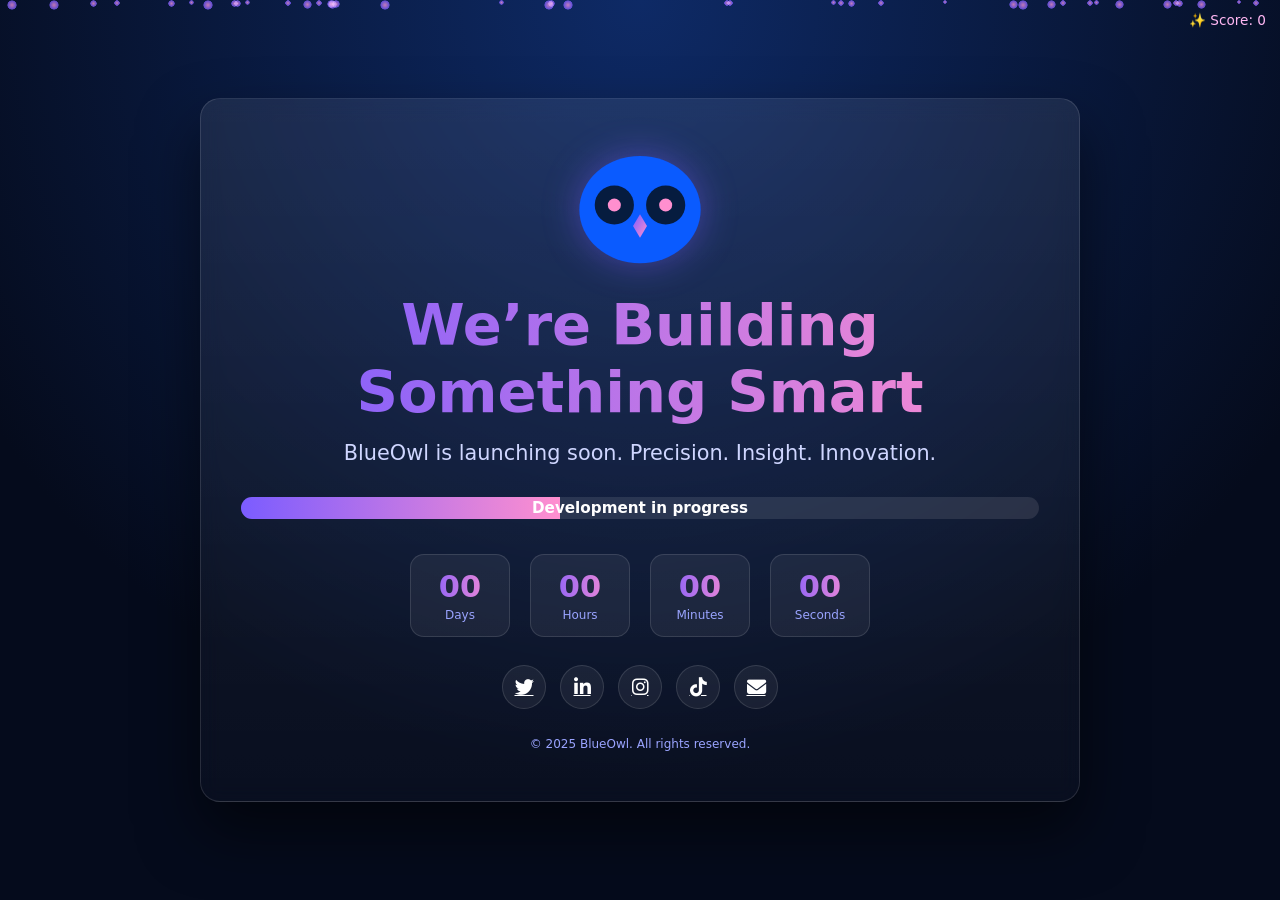
==== index.html @ dd79fdcf "initial commit" ====
<!DOCTYPE html>
<html lang="en">
<head>
    <meta charset="UTF-8">
    <meta name="viewport" content="width=device-width, initial-scale=1.0">
    <title>BlueOwl | Coming Soon</title>
    <!-- Primary favicon -->
    <link rel="icon" type="image/svg+xml" href="images/favicon-16x16.png">

    <!-- PNG fallbacks -->
    <link rel="icon" type="image/png" sizes="32x32" href="images/favicon-32.png">
    <link rel="icon" type="image/png" sizes="16x16" href="images/favicon-16.png">

    <!-- Apple Touch Icon -->
    <link rel="apple-touch-icon" sizes="180x180" href="images/apple-touch-icon.png">

    <!-- Android / PWA -->
    <link rel="manifest" href="images/android-chrome-192x192.png">
    <meta name="theme-color" content="#0A5BFF">


    <!-- Icons -->
    <link rel="stylesheet"
          href="https://cdnjs.cloudflare.com/ajax/libs/font-awesome/6.4.0/css/all.min.css">

    <!-- Styles -->
    <link rel="stylesheet" href="css/styles.css">
</head>

<body>
    <!-- Particle Layer -->
    <div class="particles"></div>

    <!-- Score -->
    <div class="score">✨ Score: 0</div>

    <main class="container">
        <!-- LOGO -->
        <div class="logo">
            <svg id="owl" viewBox="0 0 300 260" width="250" aria-hidden="true">
                <ellipse cx="150" cy="130" rx="130" ry="115" fill="#0A5BFF"/>

                <!-- Left Eye -->
                <g class="eye left">
                    <defs>
                        <clipPath id="eyeClipLeft">
                            <circle cx="95" cy="120" r="42"/>
                        </clipPath>
                    </defs>
                    <circle cx="95" cy="120" r="42" fill="#061C3F"/>
                    <circle class="pupil" cx="95" cy="120" r="14" fill="#FF8FCF"/>
                    <rect class="lid" x="53" y="78" width="84" height="84"
                          clip-path="url(#eyeClipLeft)"/>
                </g>

                <!-- Right Eye -->
                <g class="eye right">
                    <defs>
                        <clipPath id="eyeClipRight">
                            <circle cx="205" cy="120" r="42"/>
                        </clipPath>
                    </defs>
                    <circle cx="205" cy="120" r="42" fill="#061C3F"/>
                    <circle class="pupil" cx="205" cy="120" r="14" fill="#FF8FCF"/>
                    <rect class="lid" x="163" y="78" width="84" height="84"
                          clip-path="url(#eyeClipRight)"/>
                </g>

                <!-- Star -->
                <polygon points="150,140 165,165 150,190 135,165"
                         fill="url(#starGrad)"/>

                <defs>
                    <linearGradient id="starGrad" x1="0%" y1="0%" x2="100%" y2="100%">
                        <stop offset="0%" stop-color="#7B5CFF"/>
                        <stop offset="100%" stop-color="#FF8FCF"/>
                    </linearGradient>
                </defs>
            </svg>
        </div>

        <h1>We’re Building Something Smart</h1>
        <p class="tagline">BlueOwl is launching soon. Precision. Insight. Innovation.</p>

        <!-- PROGRESS -->
        <div class="progress-container">
            <div class="progress-bar"></div>
            <div class="progress-text">Development in progress</div>
        </div>

        <!-- COUNTDOWN -->
        <section class="countdown" aria-label="Launch countdown">
            <div class="countdown-item">
                <div class="countdown-value" id="days">00</div>
                <div class="countdown-label">Days</div>
            </div>
            <div class="countdown-item">
                <div class="countdown-value" id="hours">00</div>
                <div class="countdown-label">Hours</div>
            </div>
            <div class="countdown-item">
                <div class="countdown-value" id="minutes">00</div>
                <div class="countdown-label">Minutes</div>
            </div>
            <div class="countdown-item">
                <div class="countdown-value" id="seconds">00</div>
                <div class="countdown-label">Seconds</div>
            </div>
        </section>

        <!-- SOCIAL -->
        <nav class="social-icons" aria-label="Social links">
            <a href="#"><i class="fab fa-twitter"></i></a>
            <a href="#"><i class="fab fa-linkedin-in"></i></a>
            <a href="#"><i class="fab fa-instagram"></i></a>
            <a href="#"><i class="fab fa-tiktok"></i></a>
            <a href="#"><i class="fas fa-envelope"></i></a>
        </nav>

        <footer>© 2025 BlueOwl. All rights reserved.</footer>
    </main>

    <!-- Scripts -->
    <script src="js/main.js" defer></script>
</body>
</html>
---- css/styles.css ----
:root {
    --blue: #0A5BFF;
    --blue-dark: #061C3F;
    --accent-start: #7B5CFF;
    --accent-end: #FF8FCF;
    --glass: rgba(255, 255, 255, 0.06);
    --border: rgba(255, 255, 255, 0.12);
}

/* Reset */
* {
    margin: 0;
    padding: 0;
    box-sizing: border-box;
    font-family: 'Segoe UI', system-ui, sans-serif;
}

/* Background */
body {
    min-height: 100dvh;
    background: radial-gradient(circle at top, #0e2a66, #050b1c 70%);
    display: flex;
    align-items: center;
    justify-content: center;
    color: #fff;
    overflow-x: hidden;
    padding: 16px;
}

/* Particle container */
.particles {
    position: fixed;
    inset: 0;
    overflow: hidden;
    z-index: 0;
    pointer-events: none;
}

.particle {
    position: absolute;
    width: 4px;
    height: 4px;
    background: radial-gradient(circle, #ff9adf, #7b5cff 60%, transparent 70%);
    border-radius: 50%;
    opacity: 0.75;
    animation: floatParticle linear infinite;
    filter: blur(0.4px);
    will-change: transform;
    mix-blend-mode: screen;
}


@keyframes floatParticle {
    from {
        transform: translateY(110vh) translateX(0);
        opacity: 0;
    }
    10% { opacity: 0.8; }
    to {
        transform: translateY(-10vh) translateX(var(--drift));
        opacity: 0;
    }
}

@keyframes burst {
    0% {
        opacity: 1;
        transform: scale(1);
    }
    100% {
        opacity: 0;
        transform: translate(var(--bx), var(--by)) scale(0.2);
    }
}

.particle.burst {
    animation: burst 700ms cubic-bezier(.17,.67,.3,1.3) forwards !important;
}


/* Container */
.container {
    width: 100%;
    max-width: 360px;
    padding: 32px 22px;
    border-radius: 20px;
    background: linear-gradient(
        180deg,
        rgba(255,255,255,0.08),
        rgba(255,255,255,0.02)
    );
    backdrop-filter: blur(10px);
    border: 1px solid var(--border);
    box-shadow: 0 30px 60px rgba(0,0,0,0.55);
    text-align: center;
    position: relative;
    z-index: 1;
}

/* Owl logo */
.logo {
    margin: 0 auto 18px;
    width: 140px;
    animation: logoFloat 6s ease-in-out infinite;
    filter: drop-shadow(0 0 18px rgba(123,92,255,0.45));
}

#owl {
    width: 100%;
    height: auto;
}

.pupil {
    transition: transform 0.15s ease-out;
    transform-origin: center;
}
.eye .pupil {
    transition: transform 0.15s ease-out;
}

.lid {
    fill: #0A5BFF;
    transform-origin: center top;
    transform: translateY(-100%) scaleY(0);
    animation: blink 7s infinite;
}

@keyframes blink {
    0%, 92%, 100% {
        transform: translateY(-100%) scaleY(0);
    }
    94% {
        transform: translateY(0) scaleY(1);
    }
    96% {
        transform: translateY(-100%) scaleY(0);
    }
}

@keyframes logoFloat {
    0%,100% { transform: translateY(0); }
    50% { transform: translateY(-10px); }
}

/* Headline */
h1 {
    font-size: 2rem;
    margin-bottom: 12px;
    background: linear-gradient(90deg, var(--accent-start), var(--accent-end));
    -webkit-background-clip: text;
    -webkit-text-fill-color: transparent;
}
/* tagline */
.tagline {
    font-size: 1rem;
    color: #cfd6ff;
    margin-bottom: 28px;
    line-height: 1.5;
}


/* Progress */
.progress-container {
    position: relative;
    height: 22px;
    border-radius: 50px;
    background: rgba(255,255,255,0.1);
    overflow: hidden;
    margin-bottom: 35px;
}

.progress-bar {
    height: 100%;
    width: 40%;
    background: linear-gradient(
        90deg,
        var(--accent-start),
        var(--accent-end)
    );
    animation: pulseProgress 3s ease-in-out infinite;
}

.progress-text {
    position: absolute;
    inset: 0;
    display: flex;
    align-items: center;
    justify-content: center;
    font-weight: 600;
    font-size: 0.95rem;
}

@keyframes pulseProgress {
    0%,100% { opacity: 0.85; }
    50% { opacity: 1; }
}


/* Countdown */
.countdown {
    display: grid;
    grid-template-columns: repeat(2, 1fr);
    gap: 14px;
    margin: 28px 0;
}

.countdown-item {
    padding: 14px 10px;
    border-radius: 14px;
    background: var(--glass);
    border: 1px solid var(--border);
}

.countdown-value {
    font-size: 1.9rem;
    font-weight: 700;
    background: linear-gradient(90deg, var(--accent-start), var(--accent-end));
    -webkit-background-clip: text;
    -webkit-text-fill-color: transparent;
}

.countdown-label {
    font-size: 0.75rem;
    color: #9aa4ff;
    margin-top: 4px;
}


/* Social */
.social-icons {
    display: flex;
    justify-content: center;
    gap: 14px;
    margin-top: 24px;
}

.social-icons a {
    width: 44px;
    height: 44px;
    border-radius: 50%;
    display: inline-flex;
    align-items: center;
    justify-content: center;
    background: var(--glass);
    border: 1px solid var(--border);
    color: white;
    font-size: 1.2rem;
}


.social-icons a:hover {
    transform: translateY(-6px) scale(1.05);
    background: linear-gradient(135deg, var(--accent-start), var(--accent-end));
}

/* Footer */
footer {
    margin-top: 28px;
    font-size: 0.75rem;
    color: #9aa4ff;
}

.score {
    position: fixed;
    top: 12px;
    right: 14px;
    font-size: 0.85rem;
    z-index: 10;
    color: #ffb7f3;
}

.score.pop {
    transform: scale(1.15);
}


/* Responsive */
@media (min-width: 768px) {
    .container {
        max-width: 880px;
        padding: 50px 40px;
    }

    h1 {
        font-size: clamp(2.5rem, 5vw, 3.6rem);
    }

    .tagline {
        font-size: 1.3rem;
    }

    .countdown {
        display: flex;
        justify-content: center;
        gap: 20px;
    }

    .countdown-item {
        min-width: 100px;
    }

    .social-icons a:hover {
        transform: translateY(-6px) scale(1.05);
        background: linear-gradient(135deg, var(--accent-start), var(--accent-end));
    }
}
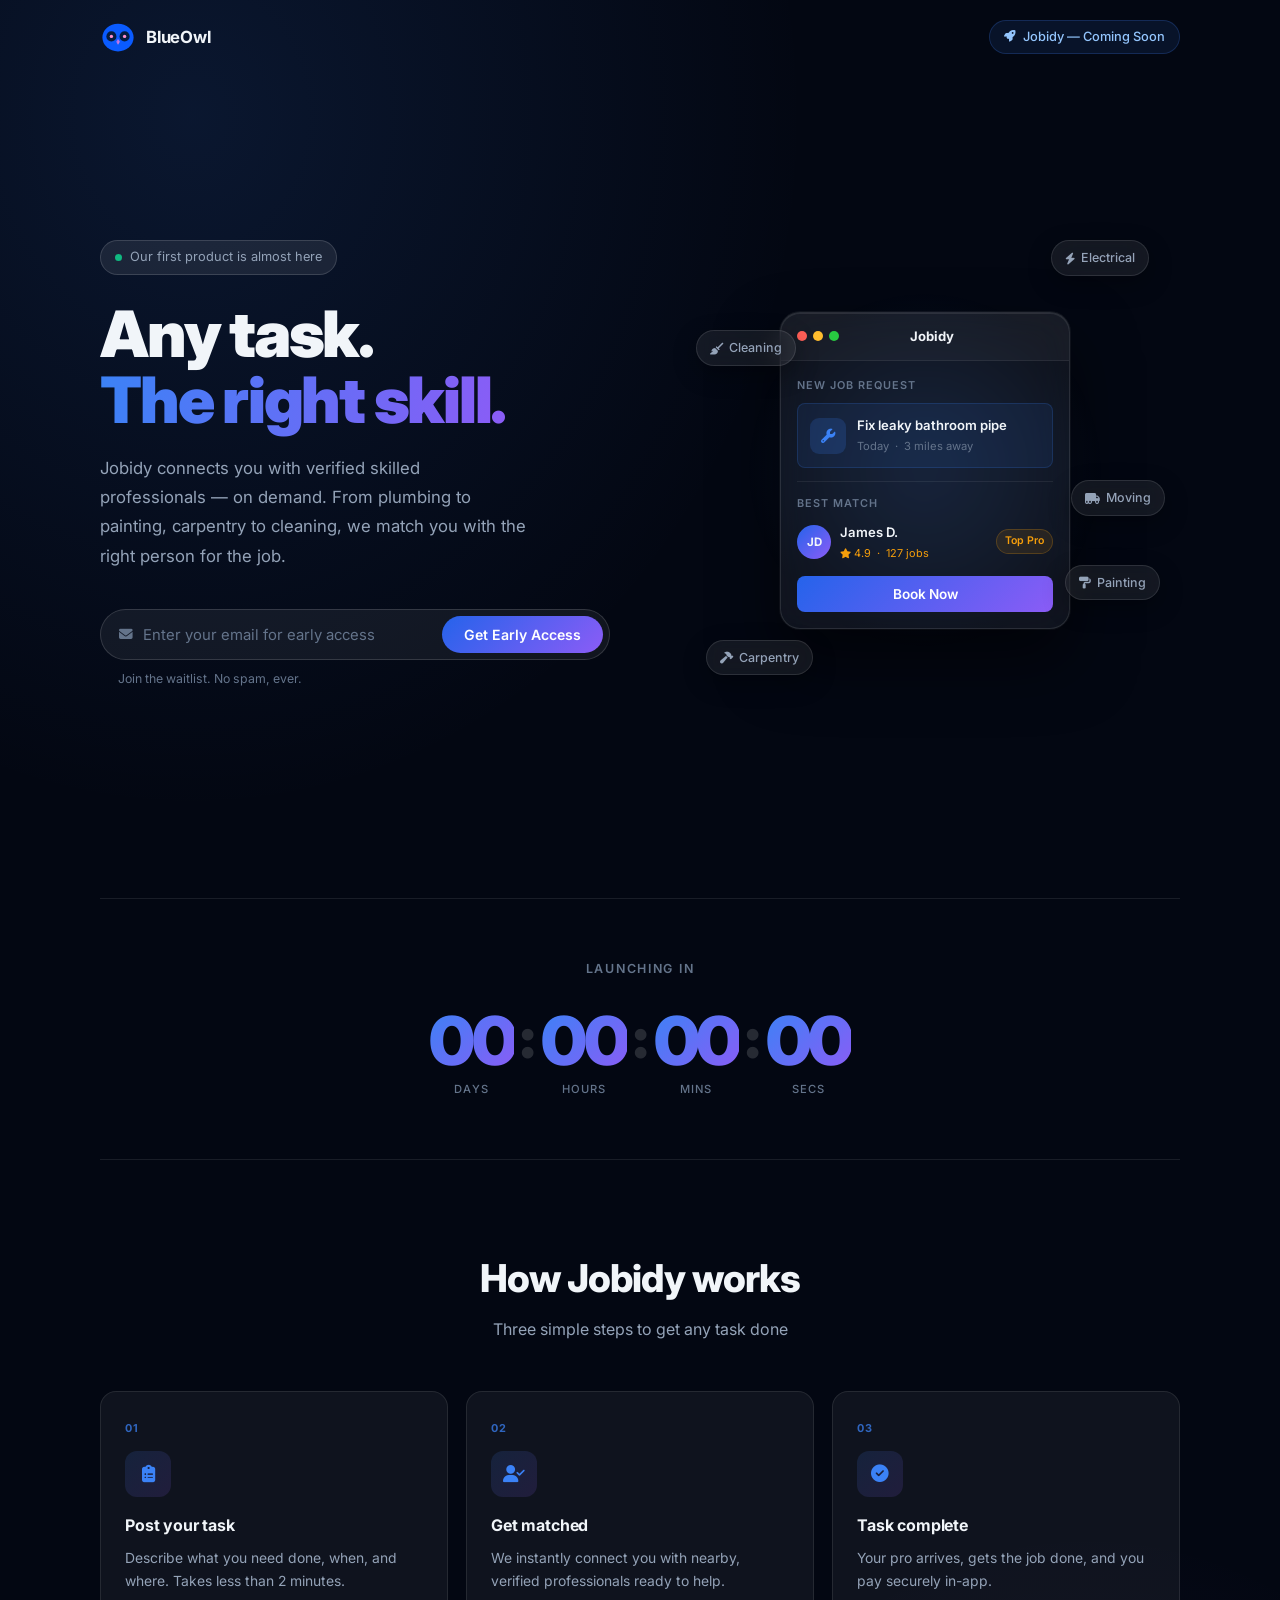
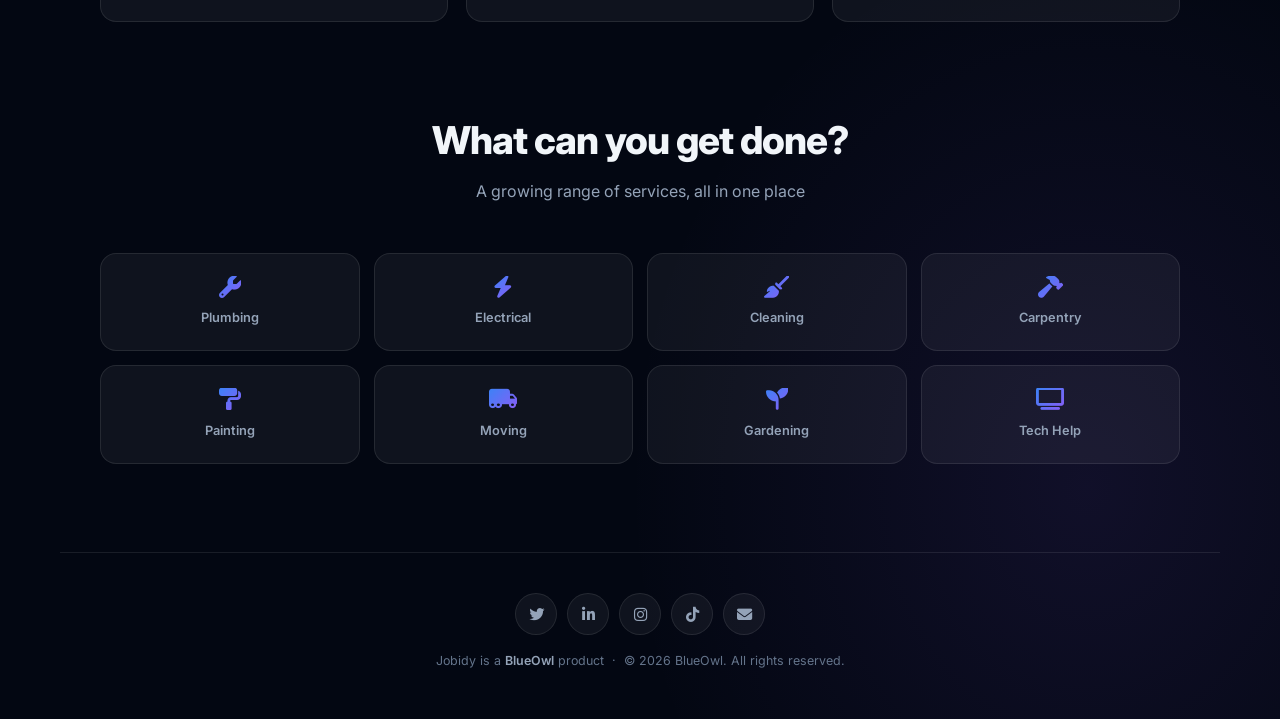
==== commit cfde7aa9: "Website update. New content and interface" ====
--- a/index.html
+++ b/index.html
@@ -3,44 +3,37 @@
 <head>
     <meta charset="UTF-8">
     <meta name="viewport" content="width=device-width, initial-scale=1.0">
-    <title>BlueOwl | Coming Soon</title>
-    <!-- Primary favicon -->
-    <link rel="icon" type="image/svg+xml" href="images/favicon-16x16.png">
-
-    <!-- PNG fallbacks -->
-    <link rel="icon" type="image/png" sizes="32x32" href="images/favicon-32.png">
-    <link rel="icon" type="image/png" sizes="16x16" href="images/favicon-16.png">
-
-    <!-- Apple Touch Icon -->
+    <title>Jobidy | Coming Soon — by BlueOwl</title>
+    <meta name="description" content="Jobidy connects consumers with skilled service providers. Any task, the right skill — on demand. Launching soon by BlueOwl.">
+
+    <!-- Favicons -->
+    <link rel="icon" type="image/png" sizes="32x32" href="images/favicon-32x32.png">
+    <link rel="icon" type="image/png" sizes="16x16" href="images/favicon-16x16.png">
     <link rel="apple-touch-icon" sizes="180x180" href="images/apple-touch-icon.png">
-
-    <!-- Android / PWA -->
-    <link rel="manifest" href="images/android-chrome-192x192.png">
+    <link rel="manifest" href="images/site.webmanifest">
     <meta name="theme-color" content="#0A5BFF">
 
+    <!-- Fonts -->
+    <link rel="preconnect" href="https://fonts.googleapis.com">
+    <link rel="preconnect" href="https://fonts.gstatic.com" crossorigin>
+    <link href="https://fonts.googleapis.com/css2?family=Inter:wght@400;500;600;700;800;900&display=swap" rel="stylesheet">
 
     <!-- Icons -->
-    <link rel="stylesheet"
-          href="https://cdnjs.cloudflare.com/ajax/libs/font-awesome/6.4.0/css/all.min.css">
+    <link rel="stylesheet" href="https://cdnjs.cloudflare.com/ajax/libs/font-awesome/6.4.0/css/all.min.css">
 
     <!-- Styles -->
     <link rel="stylesheet" href="css/styles.css">
 </head>
-
 <body>
+
     <!-- Particle Layer -->
     <div class="particles"></div>
 
-    <!-- Score -->
-    <div class="score">✨ Score: 0</div>
-
-    <main class="container">
-        <!-- LOGO -->
-        <div class="logo">
-            <svg id="owl" viewBox="0 0 300 260" width="250" aria-hidden="true">
+    <!-- NAV -->
+    <header class="nav">
+        <div class="nav-brand">
+            <svg id="owl" class="nav-owl" viewBox="0 0 300 260" aria-hidden="true">
                 <ellipse cx="150" cy="130" rx="130" ry="115" fill="#0A5BFF"/>
-
-                <!-- Left Eye -->
                 <g class="eye left">
                     <defs>
                         <clipPath id="eyeClipLeft">
@@ -49,11 +42,8 @@
                     </defs>
                     <circle cx="95" cy="120" r="42" fill="#061C3F"/>
                     <circle class="pupil" cx="95" cy="120" r="14" fill="#FF8FCF"/>
-                    <rect class="lid" x="53" y="78" width="84" height="84"
-                          clip-path="url(#eyeClipLeft)"/>
+                    <rect class="lid" x="53" y="78" width="84" height="84" clip-path="url(#eyeClipLeft)"/>
                 </g>
-
-                <!-- Right Eye -->
                 <g class="eye right">
                     <defs>
                         <clipPath id="eyeClipRight">
@@ -62,65 +52,200 @@
                     </defs>
                     <circle cx="205" cy="120" r="42" fill="#061C3F"/>
                     <circle class="pupil" cx="205" cy="120" r="14" fill="#FF8FCF"/>
-                    <rect class="lid" x="163" y="78" width="84" height="84"
-                          clip-path="url(#eyeClipRight)"/>
+                    <rect class="lid" x="163" y="78" width="84" height="84" clip-path="url(#eyeClipRight)"/>
                 </g>
-
-                <!-- Star -->
-                <polygon points="150,140 165,165 150,190 135,165"
-                         fill="url(#starGrad)"/>
-
+                <polygon points="150,140 165,165 150,190 135,165" fill="url(#starGradNav)"/>
                 <defs>
-                    <linearGradient id="starGrad" x1="0%" y1="0%" x2="100%" y2="100%">
+                    <linearGradient id="starGradNav" x1="0%" y1="0%" x2="100%" y2="100%">
                         <stop offset="0%" stop-color="#7B5CFF"/>
                         <stop offset="100%" stop-color="#FF8FCF"/>
                     </linearGradient>
                 </defs>
             </svg>
+            <span class="brand-name">BlueOwl</span>
         </div>
-
-        <h1>We’re Building Something Smart</h1>
-        <p class="tagline">BlueOwl is launching soon. Precision. Insight. Innovation.</p>
-
-        <!-- PROGRESS -->
-        <div class="progress-container">
-            <div class="progress-bar"></div>
-            <div class="progress-text">Development in progress</div>
+        <div class="nav-right">
+            <span class="nav-pill"><i class="fas fa-rocket"></i> Jobidy — Coming Soon</span>
         </div>
+    </header>
+
+    <!-- MAIN -->
+    <main class="main-wrapper">
+
+        <!-- HERO -->
+        <section class="hero">
+
+            <div class="hero-left">
+                <div class="eyebrow-pill">
+                    <span class="status-dot"></span>
+                    Our first product is almost here
+                </div>
+
+                <h1 class="hero-title">
+                    Any task.<br>
+                    <span class="gradient-text">The right skill.</span>
+                </h1>
+
+                <p class="hero-sub">
+                    Jobidy connects you with verified skilled professionals — on demand.
+                    From plumbing to painting, carpentry to cleaning, we match you with
+                    the right person for the job.
+                </p>
+
+                <form class="email-form" id="emailForm" novalidate>
+                    <div class="email-wrap">
+                        <i class="fas fa-envelope email-icon"></i>
+                        <input
+                            type="email"
+                            id="emailInput"
+                            placeholder="Enter your email for early access"
+                            autocomplete="email"
+                            required
+                        >
+                        <button type="submit">Get Early Access</button>
+                    </div>
+                    <p class="form-note">Join the waitlist. No spam, ever.</p>
+                </form>
+
+                <div id="formSuccess" class="form-success hidden">
+                    <i class="fas fa-check-circle"></i>
+                    You're on the list! We'll reach out before launch.
+                </div>
+            </div>
+
+            <div class="hero-right">
+                <!-- Glow -->
+                <div class="mockup-glow"></div>
+
+                <!-- App Mockup Card -->
+                <div class="app-mockup">
+                    <div class="mockup-header">
+                        <span class="mac-dot red"></span>
+                        <span class="mac-dot yellow"></span>
+                        <span class="mac-dot green"></span>
+                        <span class="mockup-app-title">Jobidy</span>
+                    </div>
+                    <div class="mockup-body">
+                        <div class="mockup-section-label">New Job Request</div>
+                        <div class="mockup-job-card">
+                            <div class="job-icon-wrap"><i class="fas fa-wrench"></i></div>
+                            <div>
+                                <div class="job-title">Fix leaky bathroom pipe</div>
+                                <div class="job-meta">Today &nbsp;·&nbsp; 3 miles away</div>
+                            </div>
+                        </div>
+
+                        <div class="mockup-divider"></div>
+
+                        <div class="mockup-section-label">Best Match</div>
+                        <div class="mockup-provider">
+                            <div class="provider-avatar">JD</div>
+                            <div class="provider-info">
+                                <div class="provider-name">James D.</div>
+                                <div class="provider-stars">
+                                    <i class="fas fa-star"></i> 4.9 &nbsp;·&nbsp; 127 jobs
+                                </div>
+                            </div>
+                            <div class="top-pro-badge">Top Pro</div>
+                        </div>
+
+                        <button class="mockup-cta" tabindex="-1">Book Now</button>
+                    </div>
+                </div>
+
+                <!-- Floating service chips -->
+                <div class="chip chip-1"><i class="fas fa-bolt"></i> Electrical</div>
+                <div class="chip chip-2"><i class="fas fa-broom"></i> Cleaning</div>
+                <div class="chip chip-3"><i class="fas fa-paint-roller"></i> Painting</div>
+                <div class="chip chip-4"><i class="fas fa-hammer"></i> Carpentry</div>
+                <div class="chip chip-5"><i class="fas fa-truck-moving"></i> Moving</div>
+            </div>
+        </section>
 
         <!-- COUNTDOWN -->
-        <section class="countdown" aria-label="Launch countdown">
-            <div class="countdown-item">
-                <div class="countdown-value" id="days">00</div>
-                <div class="countdown-label">Days</div>
-            </div>
-            <div class="countdown-item">
-                <div class="countdown-value" id="hours">00</div>
-                <div class="countdown-label">Hours</div>
-            </div>
-            <div class="countdown-item">
-                <div class="countdown-value" id="minutes">00</div>
-                <div class="countdown-label">Minutes</div>
-            </div>
-            <div class="countdown-item">
-                <div class="countdown-value" id="seconds">00</div>
-                <div class="countdown-label">Seconds</div>
-            </div>
-        </section>
-
-        <!-- SOCIAL -->
+        <section class="countdown-section">
+            <p class="countdown-heading">Launching in</p>
+            <div class="countdown" aria-label="Launch countdown">
+                <div class="countdown-item">
+                    <div class="countdown-value" id="days">00</div>
+                    <div class="countdown-label">Days</div>
+                </div>
+                <span class="countdown-sep" aria-hidden="true">:</span>
+                <div class="countdown-item">
+                    <div class="countdown-value" id="hours">00</div>
+                    <div class="countdown-label">Hours</div>
+                </div>
+                <span class="countdown-sep" aria-hidden="true">:</span>
+                <div class="countdown-item">
+                    <div class="countdown-value" id="minutes">00</div>
+                    <div class="countdown-label">Mins</div>
+                </div>
+                <span class="countdown-sep" aria-hidden="true">:</span>
+                <div class="countdown-item">
+                    <div class="countdown-value" id="seconds">00</div>
+                    <div class="countdown-label">Secs</div>
+                </div>
+            </div>
+        </section>
+
+        <!-- HOW IT WORKS -->
+        <section class="how-section">
+            <h2 class="section-title">How Jobidy works</h2>
+            <p class="section-sub">Three simple steps to get any task done</p>
+            <div class="steps">
+                <div class="step-card">
+                    <div class="step-num">01</div>
+                    <div class="step-icon-wrap"><i class="fas fa-clipboard-list"></i></div>
+                    <h3>Post your task</h3>
+                    <p>Describe what you need done, when, and where. Takes less than 2 minutes.</p>
+                </div>
+                <div class="step-card">
+                    <div class="step-num">02</div>
+                    <div class="step-icon-wrap"><i class="fas fa-user-check"></i></div>
+                    <h3>Get matched</h3>
+                    <p>We instantly connect you with nearby, verified professionals ready to help.</p>
+                </div>
+                <div class="step-card">
+                    <div class="step-num">03</div>
+                    <div class="step-icon-wrap"><i class="fas fa-circle-check"></i></div>
+                    <h3>Task complete</h3>
+                    <p>Your pro arrives, gets the job done, and you pay securely in-app.</p>
+                </div>
+            </div>
+        </section>
+
+        <!-- SERVICES -->
+        <section class="services-section">
+            <h2 class="section-title">What can you get done?</h2>
+            <p class="section-sub">A growing range of services, all in one place</p>
+            <div class="service-grid">
+                <div class="service-item"><i class="fas fa-wrench"></i><span>Plumbing</span></div>
+                <div class="service-item"><i class="fas fa-bolt"></i><span>Electrical</span></div>
+                <div class="service-item"><i class="fas fa-broom"></i><span>Cleaning</span></div>
+                <div class="service-item"><i class="fas fa-hammer"></i><span>Carpentry</span></div>
+                <div class="service-item"><i class="fas fa-paint-roller"></i><span>Painting</span></div>
+                <div class="service-item"><i class="fas fa-truck-moving"></i><span>Moving</span></div>
+                <div class="service-item"><i class="fas fa-seedling"></i><span>Gardening</span></div>
+                <div class="service-item"><i class="fas fa-tv"></i><span>Tech Help</span></div>
+            </div>
+        </section>
+
+    </main>
+
+    <!-- FOOTER -->
+    <footer class="footer">
         <nav class="social-icons" aria-label="Social links">
-            <a href="#"><i class="fab fa-twitter"></i></a>
-            <a href="#"><i class="fab fa-linkedin-in"></i></a>
-            <a href="#"><i class="fab fa-instagram"></i></a>
-            <a href="#"><i class="fab fa-tiktok"></i></a>
-            <a href="#"><i class="fas fa-envelope"></i></a>
+            <a href="#" aria-label="Twitter"><i class="fab fa-twitter"></i></a>
+            <a href="#" aria-label="LinkedIn"><i class="fab fa-linkedin-in"></i></a>
+            <a href="#" aria-label="Instagram"><i class="fab fa-instagram"></i></a>
+            <a href="#" aria-label="TikTok"><i class="fab fa-tiktok"></i></a>
+            <a href="#" aria-label="Email us"><i class="fas fa-envelope"></i></a>
         </nav>
-
-        <footer>© 2025 BlueOwl. All rights reserved.</footer>
-    </main>
-
-    <!-- Scripts -->
+        <p class="footer-text">
+            Jobidy is a <strong>BlueOwl</strong> product &nbsp;&middot;&nbsp; &copy; 2026 BlueOwl. All rights reserved.
+        </p>
+    </footer>
+
     <script src="js/main.js" defer></script>
 </body>
 </html>
--- a/css/styles.css
+++ b/css/styles.css
@@ -1,306 +1,817 @@
+/* ============================================================
+   Jobidy — Coming Soon Page
+   A BlueOwl Product  ·  © 2026
+============================================================ */
+
 :root {
-    --blue: #0A5BFF;
-    --blue-dark: #061C3F;
-    --accent-start: #7B5CFF;
-    --accent-end: #FF8FCF;
-    --glass: rgba(255, 255, 255, 0.06);
-    --border: rgba(255, 255, 255, 0.12);
+    --bg:           #030712;
+    --blue:         #3B82F6;
+    --blue-vivid:   #2563EB;
+    --purple:       #8B5CF6;
+    --amber:        #F59E0B;
+    --glass:        rgba(255, 255, 255, 0.05);
+    --glass-md:     rgba(255, 255, 255, 0.08);
+    --border:       rgba(255, 255, 255, 0.09);
+    --border-md:    rgba(255, 255, 255, 0.14);
+    --text:         #F1F5F9;
+    --text-muted:   #94A3B8;
+    --text-dim:     #64748B;
+    --success:      #10B981;
+    --r:            16px;
+    --r-sm:         10px;
+    --r-xs:         8px;
 }
 
 /* Reset */
-* {
+*, *::before, *::after {
     margin: 0;
     padding: 0;
     box-sizing: border-box;
-    font-family: 'Segoe UI', system-ui, sans-serif;
-}
-
-/* Background */
+}
+
+html { scroll-behavior: smooth; }
+
 body {
+    font-family: 'Inter', 'Segoe UI', system-ui, sans-serif;
+    background-color: var(--bg);
+    background-image:
+        radial-gradient(ellipse 80% 50% at 15% 5%,  rgba(59,130,246,0.13) 0%, transparent 60%),
+        radial-gradient(ellipse 60% 40% at 85% 90%, rgba(139,92,246,0.10) 0%, transparent 60%);
+    color: var(--text);
     min-height: 100dvh;
-    background: radial-gradient(circle at top, #0e2a66, #050b1c 70%);
-    display: flex;
-    align-items: center;
-    justify-content: center;
-    color: #fff;
     overflow-x: hidden;
-    padding: 16px;
-}
-
-/* Particle container */
+    line-height: 1.6;
+}
+
+/* ────────────────────────────────────────
+   PARTICLES
+──────────────────────────────────────── */
+
 .particles {
     position: fixed;
     inset: 0;
+    pointer-events: none;
+    z-index: 0;
     overflow: hidden;
-    z-index: 0;
-    pointer-events: none;
 }
 
 .particle {
     position: absolute;
-    width: 4px;
-    height: 4px;
-    background: radial-gradient(circle, #ff9adf, #7b5cff 60%, transparent 70%);
     border-radius: 50%;
-    opacity: 0.75;
-    animation: floatParticle linear infinite;
-    filter: blur(0.4px);
+    background: radial-gradient(
+        circle,
+        rgba(139,92,246,0.7),
+        rgba(59,130,246,0.35) 50%,
+        transparent 70%
+    );
+    opacity: 0;
+    animation: floatUp linear infinite;
     will-change: transform;
-    mix-blend-mode: screen;
-}
-
-
-@keyframes floatParticle {
-    from {
-        transform: translateY(110vh) translateX(0);
-        opacity: 0;
-    }
-    10% { opacity: 0.8; }
-    to {
-        transform: translateY(-10vh) translateX(var(--drift));
-        opacity: 0;
-    }
-}
-
-@keyframes burst {
-    0% {
-        opacity: 1;
-        transform: scale(1);
-    }
-    100% {
-        opacity: 0;
-        transform: translate(var(--bx), var(--by)) scale(0.2);
-    }
-}
-
-.particle.burst {
-    animation: burst 700ms cubic-bezier(.17,.67,.3,1.3) forwards !important;
-}
-
-
-/* Container */
-.container {
-    width: 100%;
-    max-width: 360px;
-    padding: 32px 22px;
-    border-radius: 20px;
-    background: linear-gradient(
-        180deg,
-        rgba(255,255,255,0.08),
-        rgba(255,255,255,0.02)
-    );
-    backdrop-filter: blur(10px);
-    border: 1px solid var(--border);
-    box-shadow: 0 30px 60px rgba(0,0,0,0.55);
-    text-align: center;
+}
+
+@keyframes floatUp {
+    0%   { transform: translateY(108vh) translateX(0);          opacity: 0; }
+    8%   { opacity: 0.45; }
+    90%  { opacity: 0.25; }
+    100% { transform: translateY(-10vh) translateX(var(--drift)); opacity: 0; }
+}
+
+/* ────────────────────────────────────────
+   NAV
+──────────────────────────────────────── */
+
+.nav {
     position: relative;
-    z-index: 1;
-}
-
-/* Owl logo */
-.logo {
-    margin: 0 auto 18px;
-    width: 140px;
-    animation: logoFloat 6s ease-in-out infinite;
-    filter: drop-shadow(0 0 18px rgba(123,92,255,0.45));
-}
-
-#owl {
-    width: 100%;
+    z-index: 10;
+    display: flex;
+    align-items: center;
+    justify-content: space-between;
+    padding: 20px 40px;
+    max-width: 1160px;
+    margin: 0 auto;
+}
+
+.nav-brand {
+    display: flex;
+    align-items: center;
+    gap: 10px;
+}
+
+.nav-owl {
+    width: 36px;
     height: auto;
-}
-
-.pupil {
-    transition: transform 0.15s ease-out;
-    transform-origin: center;
-}
-.eye .pupil {
-    transition: transform 0.15s ease-out;
-}
-
+    flex-shrink: 0;
+}
+
+/* Owl lid & pupil (keep blinking / eye-tracking) */
 .lid {
     fill: #0A5BFF;
     transform-origin: center top;
     transform: translateY(-100%) scaleY(0);
     animation: blink 7s infinite;
 }
-
 @keyframes blink {
-    0%, 92%, 100% {
-        transform: translateY(-100%) scaleY(0);
-    }
-    94% {
-        transform: translateY(0) scaleY(1);
-    }
-    96% {
-        transform: translateY(-100%) scaleY(0);
-    }
-}
-
-@keyframes logoFloat {
-    0%,100% { transform: translateY(0); }
-    50% { transform: translateY(-10px); }
-}
-
-/* Headline */
-h1 {
-    font-size: 2rem;
-    margin-bottom: 12px;
-    background: linear-gradient(90deg, var(--accent-start), var(--accent-end));
+    0%, 92%, 100% { transform: translateY(-100%) scaleY(0); }
+    94%            { transform: translateY(0)     scaleY(1); }
+    96%            { transform: translateY(-100%) scaleY(0); }
+}
+
+.pupil { transition: transform 0.12s ease-out; }
+
+.brand-name {
+    font-size: 1.05rem;
+    font-weight: 700;
+    letter-spacing: -0.01em;
+    color: var(--text);
+}
+
+.nav-pill {
+    display: inline-flex;
+    align-items: center;
+    gap: 7px;
+    padding: 6px 14px;
+    border-radius: 100px;
+    background: rgba(59,130,246,0.10);
+    border: 1px solid rgba(59,130,246,0.22);
+    color: #93C5FD;
+    font-size: 0.8rem;
+    font-weight: 500;
+}
+
+.nav-pill i { font-size: 0.72rem; }
+
+/* ────────────────────────────────────────
+   MAIN WRAPPER
+──────────────────────────────────────── */
+
+.main-wrapper {
+    position: relative;
+    z-index: 1;
+    max-width: 1160px;
+    margin: 0 auto;
+    padding: 0 40px;
+}
+
+/* ────────────────────────────────────────
+   HERO
+──────────────────────────────────────── */
+
+.hero {
+    display: grid;
+    grid-template-columns: 1fr 1fr;
+    gap: 60px;
+    align-items: center;
+    padding: 64px 0 96px;
+    min-height: calc(100dvh - 76px);
+}
+
+/* — HERO LEFT — */
+.hero-left { max-width: 520px; }
+
+.eyebrow-pill {
+    display: inline-flex;
+    align-items: center;
+    gap: 8px;
+    padding: 6px 14px;
+    border-radius: 100px;
+    background: var(--glass-md);
+    border: 1px solid var(--border-md);
+    font-size: 0.8rem;
+    color: var(--text-muted);
+    margin-bottom: 26px;
+}
+
+.status-dot {
+    width: 7px;
+    height: 7px;
+    border-radius: 50%;
+    background: var(--success);
+    flex-shrink: 0;
+    animation: dotPulse 2.2s ease-in-out infinite;
+}
+
+@keyframes dotPulse {
+    0%, 100% { opacity: 1;   transform: scale(1);   }
+    50%       { opacity: 0.5; transform: scale(0.75); }
+}
+
+.hero-title {
+    font-size: clamp(2.6rem, 5vw, 4.2rem);
+    font-weight: 900;
+    line-height: 1.04;
+    letter-spacing: -0.035em;
+    color: var(--text);
+    margin-bottom: 20px;
+}
+
+.gradient-text {
+    background: linear-gradient(100deg, var(--blue) 0%, var(--purple) 100%);
     -webkit-background-clip: text;
     -webkit-text-fill-color: transparent;
-}
-/* tagline */
-.tagline {
+    background-clip: text;
+}
+
+.hero-sub {
+    font-size: 1.05rem;
+    color: var(--text-muted);
+    line-height: 1.75;
+    margin-bottom: 38px;
+    max-width: 430px;
+}
+
+/* Email form */
+.email-form { margin-bottom: 12px; }
+
+.email-wrap {
+    display: flex;
+    align-items: center;
+    gap: 10px;
+    background: rgba(255,255,255,0.06);
+    border: 1px solid var(--border-md);
+    border-radius: 100px;
+    padding: 6px 6px 6px 18px;
+    transition: border-color 0.2s, box-shadow 0.2s;
+}
+
+.email-wrap:focus-within {
+    border-color: rgba(59,130,246,0.55);
+    box-shadow: 0 0 0 3px rgba(59,130,246,0.09);
+}
+
+.email-icon {
+    color: var(--text-dim);
+    font-size: 0.85rem;
+    flex-shrink: 0;
+}
+
+.email-wrap input {
+    flex: 1;
+    min-width: 0;
+    background: transparent;
+    border: none;
+    outline: none;
+    color: var(--text);
+    font-size: 0.93rem;
+    font-family: inherit;
+    padding: 6px 0;
+}
+
+.email-wrap input::placeholder { color: var(--text-dim); }
+
+.email-wrap button {
+    flex-shrink: 0;
+    padding: 10px 22px;
+    border-radius: 100px;
+    border: none;
+    background: linear-gradient(135deg, var(--blue-vivid), var(--purple));
+    color: #fff;
+    font-size: 0.88rem;
+    font-weight: 600;
+    font-family: inherit;
+    cursor: pointer;
+    transition: opacity 0.2s, transform 0.15s;
+    white-space: nowrap;
+}
+
+.email-wrap button:hover  { opacity: 0.88; transform: scale(1.02); }
+.email-wrap button:active { transform: scale(0.98); }
+
+.form-note {
+    font-size: 0.77rem;
+    color: var(--text-dim);
+    padding-left: 18px;
+    margin-top: 9px;
+}
+
+.form-success {
+    display: flex;
+    align-items: center;
+    gap: 9px;
+    padding: 14px 18px;
+    border-radius: var(--r-sm);
+    background: rgba(16,185,129,0.08);
+    border: 1px solid rgba(16,185,129,0.22);
+    color: #6EE7B7;
+    font-size: 0.88rem;
+    font-weight: 500;
+}
+.form-success.hidden { display: none; }
+
+/* — HERO RIGHT — */
+.hero-right {
+    position: relative;
+    display: flex;
+    justify-content: center;
+    align-items: center;
+    height: 500px;
+}
+
+/* Background glow */
+.mockup-glow {
+    position: absolute;
+    width: 360px;
+    height: 360px;
+    border-radius: 50%;
+    background: radial-gradient(circle, rgba(59,130,246,0.14) 0%, transparent 70%);
+    pointer-events: none;
+}
+
+/* App mockup card */
+.app-mockup {
+    position: relative;
+    z-index: 2;
+    width: 290px;
+    border-radius: 20px;
+    background: rgba(255,255,255,0.055);
+    border: 1px solid rgba(255,255,255,0.11);
+    backdrop-filter: blur(20px);
+    -webkit-backdrop-filter: blur(20px);
+    box-shadow:
+        0 32px 64px rgba(0,0,0,0.55),
+        0 0 0 1px rgba(255,255,255,0.06),
+        inset 0 1px 0 rgba(255,255,255,0.09);
+    overflow: hidden;
+    animation: mockupFloat 6s ease-in-out infinite;
+}
+
+@keyframes mockupFloat {
+    0%, 100% { transform: translateY(0)    rotate(-1.5deg); }
+    50%       { transform: translateY(-14px) rotate(-1.5deg); }
+}
+
+.mockup-header {
+    display: flex;
+    align-items: center;
+    gap: 6px;
+    padding: 13px 16px;
+    border-bottom: 1px solid rgba(255,255,255,0.07);
+    background: rgba(255,255,255,0.03);
+}
+
+.mac-dot {
+    width: 10px;
+    height: 10px;
+    border-radius: 50%;
+}
+.mac-dot.red    { background: #FF5F57; }
+.mac-dot.yellow { background: #FFBD2E; }
+.mac-dot.green  { background: #28CA41; }
+
+.mockup-app-title {
+    flex: 1;
+    text-align: center;
+    font-size: 0.82rem;
+    font-weight: 700;
+    letter-spacing: -0.01em;
+    padding-right: 34px; /* offset the dots */
+}
+
+.mockup-body { padding: 16px; }
+
+.mockup-section-label {
+    font-size: 0.68rem;
+    font-weight: 600;
+    text-transform: uppercase;
+    letter-spacing: 0.09em;
+    color: var(--text-dim);
+    margin-bottom: 9px;
+}
+
+.mockup-job-card {
+    display: flex;
+    align-items: center;
+    gap: 11px;
+    padding: 11px 12px;
+    border-radius: var(--r-xs);
+    background: rgba(59,130,246,0.09);
+    border: 1px solid rgba(59,130,246,0.18);
+    margin-bottom: 13px;
+}
+
+.job-icon-wrap {
+    width: 36px;
+    height: 36px;
+    flex-shrink: 0;
+    border-radius: 9px;
+    background: rgba(59,130,246,0.18);
+    display: flex;
+    align-items: center;
+    justify-content: center;
+    color: var(--blue);
+    font-size: 0.9rem;
+}
+
+.job-title {
+    font-size: 0.82rem;
+    font-weight: 600;
+    margin-bottom: 2px;
+}
+
+.job-meta {
+    font-size: 0.7rem;
+    color: var(--text-dim);
+}
+
+.mockup-divider {
+    height: 1px;
+    background: rgba(255,255,255,0.07);
+    margin: 13px 0;
+}
+
+.mockup-provider {
+    display: flex;
+    align-items: center;
+    gap: 9px;
+    margin-bottom: 14px;
+}
+
+.provider-avatar {
+    width: 34px;
+    height: 34px;
+    flex-shrink: 0;
+    border-radius: 50%;
+    background: linear-gradient(135deg, var(--blue-vivid), var(--purple));
+    display: flex;
+    align-items: center;
+    justify-content: center;
+    font-size: 0.72rem;
+    font-weight: 700;
+}
+
+.provider-name {
+    font-size: 0.82rem;
+    font-weight: 600;
+    margin-bottom: 2px;
+}
+
+.provider-stars {
+    font-size: 0.68rem;
+    color: var(--amber);
+}
+.provider-stars i { font-size: 0.62rem; }
+
+.top-pro-badge {
+    margin-left: auto;
+    padding: 3px 8px;
+    border-radius: 100px;
+    background: rgba(245,158,11,0.1);
+    border: 1px solid rgba(245,158,11,0.22);
+    color: var(--amber);
+    font-size: 0.66rem;
+    font-weight: 600;
+    white-space: nowrap;
+}
+
+.mockup-cta {
+    width: 100%;
+    padding: 10px;
+    border-radius: var(--r-xs);
+    border: none;
+    background: linear-gradient(135deg, var(--blue-vivid), var(--purple));
+    color: #fff;
+    font-size: 0.85rem;
+    font-weight: 600;
+    font-family: inherit;
+    cursor: default;
+}
+
+/* Floating chips */
+.chip {
+    position: absolute;
+    display: flex;
+    align-items: center;
+    gap: 6px;
+    padding: 7px 13px;
+    border-radius: 100px;
+    background: rgba(255,255,255,0.07);
+    border: 1px solid rgba(255,255,255,0.11);
+    backdrop-filter: blur(12px);
+    -webkit-backdrop-filter: blur(12px);
+    font-size: 0.78rem;
+    font-weight: 500;
+    color: var(--text-muted);
+    white-space: nowrap;
+    box-shadow: 0 8px 24px rgba(0,0,0,0.3);
+    z-index: 3;
+}
+
+.chip i { font-size: 0.74rem; }
+
+.chip-1 { top:  4%;  right: 6%;  animation: chipFloat 5.0s ease-in-out infinite 0.0s; }
+.chip-2 { top: 22%;  left: 5%;   animation: chipFloat 5.5s ease-in-out infinite 0.7s; }
+.chip-3 { bottom: 24%; right: 4%; animation: chipFloat 4.8s ease-in-out infinite 1.3s; }
+.chip-4 { bottom:  9%; left: 7%;  animation: chipFloat 5.3s ease-in-out infinite 0.4s; }
+.chip-5 { top: 52%;  right: 3%;  animation: chipFloat 5.7s ease-in-out infinite 1.9s; }
+
+@keyframes chipFloat {
+    0%, 100% { transform: translateY(0);   }
+    50%       { transform: translateY(-9px); }
+}
+
+/* ────────────────────────────────────────
+   COUNTDOWN
+──────────────────────────────────────── */
+
+.countdown-section {
+    text-align: center;
+    padding: 60px 0;
+    border-top:    1px solid var(--border);
+    border-bottom: 1px solid var(--border);
+    margin-bottom: 88px;
+}
+
+.countdown-heading {
+    font-size: 0.78rem;
+    font-weight: 600;
+    text-transform: uppercase;
+    letter-spacing: 0.14em;
+    color: var(--text-dim);
+    margin-bottom: 28px;
+}
+
+.countdown {
+    display: flex;
+    align-items: flex-start;
+    justify-content: center;
+    gap: 6px;
+}
+
+.countdown-item { text-align: center; min-width: 76px; }
+
+.countdown-value {
+    font-size: clamp(2.6rem, 5.5vw, 4.2rem);
+    font-weight: 900;
+    letter-spacing: -0.05em;
+    line-height: 1;
+    background: linear-gradient(135deg, var(--blue), var(--purple));
+    -webkit-background-clip: text;
+    -webkit-text-fill-color: transparent;
+    background-clip: text;
+    margin-bottom: 6px;
+}
+
+.countdown-label {
+    font-size: 0.7rem;
+    text-transform: uppercase;
+    letter-spacing: 0.1em;
+    color: var(--text-dim);
+    font-weight: 500;
+}
+
+.countdown-sep {
+    font-size: clamp(2.2rem, 4.5vw, 3.8rem);
+    font-weight: 900;
+    color: var(--border-md);
+    line-height: 1;
+    padding-top: 2px;
+    user-select: none;
+}
+
+/* ────────────────────────────────────────
+   HOW IT WORKS
+──────────────────────────────────────── */
+
+.how-section {
+    text-align: center;
+    margin-bottom: 88px;
+}
+
+.section-title {
+    font-size: clamp(1.8rem, 3vw, 2.6rem);
+    font-weight: 800;
+    letter-spacing: -0.025em;
+    margin-bottom: 8px;
+}
+
+.section-sub {
     font-size: 1rem;
-    color: #cfd6ff;
-    margin-bottom: 28px;
-    line-height: 1.5;
-}
-
-
-/* Progress */
-.progress-container {
+    color: var(--text-muted);
+    margin-bottom: 48px;
+}
+
+.steps {
+    display: grid;
+    grid-template-columns: repeat(3, 1fr);
+    gap: 18px;
+    text-align: left;
+}
+
+.step-card {
     position: relative;
-    height: 22px;
-    border-radius: 50px;
-    background: rgba(255,255,255,0.1);
+    padding: 28px 24px;
+    border-radius: var(--r);
+    background: var(--glass);
+    border: 1px solid var(--border);
     overflow: hidden;
-    margin-bottom: 35px;
-}
-
-.progress-bar {
-    height: 100%;
-    width: 40%;
-    background: linear-gradient(
-        90deg,
-        var(--accent-start),
-        var(--accent-end)
-    );
-    animation: pulseProgress 3s ease-in-out infinite;
-}
-
-.progress-text {
+    transition: transform 0.22s, border-color 0.22s;
+}
+
+.step-card::after {
+    content: '';
     position: absolute;
     inset: 0;
+    background: linear-gradient(135deg, rgba(59,130,246,0.05), rgba(139,92,246,0.05));
+    opacity: 0;
+    transition: opacity 0.3s;
+    pointer-events: none;
+}
+
+.step-card:hover {
+    transform: translateY(-5px);
+    border-color: rgba(59,130,246,0.28);
+}
+
+.step-card:hover::after { opacity: 1; }
+
+.step-num {
+    font-size: 0.68rem;
+    font-weight: 700;
+    letter-spacing: 0.1em;
+    color: var(--blue);
+    margin-bottom: 14px;
+    opacity: 0.75;
+}
+
+.step-icon-wrap {
+    width: 46px;
+    height: 46px;
+    border-radius: 12px;
+    background: linear-gradient(135deg, rgba(59,130,246,0.14), rgba(139,92,246,0.14));
     display: flex;
     align-items: center;
     justify-content: center;
-    font-weight: 600;
-    font-size: 0.95rem;
-}
-
-@keyframes pulseProgress {
-    0%,100% { opacity: 0.85; }
-    50% { opacity: 1; }
-}
-
-
-/* Countdown */
-.countdown {
+    font-size: 1.1rem;
+    color: var(--blue);
+    margin-bottom: 16px;
+}
+
+.step-card h3 {
+    font-size: 1rem;
+    font-weight: 700;
+    letter-spacing: -0.01em;
+    margin-bottom: 8px;
+}
+
+.step-card p {
+    font-size: 0.87rem;
+    color: var(--text-muted);
+    line-height: 1.65;
+}
+
+/* ────────────────────────────────────────
+   SERVICES
+──────────────────────────────────────── */
+
+.services-section {
+    text-align: center;
+    margin-bottom: 88px;
+}
+
+.service-grid {
     display: grid;
-    grid-template-columns: repeat(2, 1fr);
+    grid-template-columns: repeat(4, 1fr);
     gap: 14px;
-    margin: 28px 0;
-}
-
-.countdown-item {
-    padding: 14px 10px;
-    border-radius: 14px;
+}
+
+.service-item {
+    display: flex;
+    flex-direction: column;
+    align-items: center;
+    gap: 10px;
+    padding: 22px 16px;
+    border-radius: var(--r);
     background: var(--glass);
     border: 1px solid var(--border);
-}
-
-.countdown-value {
-    font-size: 1.9rem;
-    font-weight: 700;
-    background: linear-gradient(90deg, var(--accent-start), var(--accent-end));
+    cursor: default;
+    transition: transform 0.2s, border-color 0.2s, background 0.2s;
+}
+
+.service-item:hover {
+    transform: translateY(-4px);
+    border-color: rgba(59,130,246,0.3);
+    background: rgba(59,130,246,0.06);
+}
+
+.service-item i {
+    font-size: 1.4rem;
+    background: linear-gradient(135deg, var(--blue), var(--purple));
     -webkit-background-clip: text;
     -webkit-text-fill-color: transparent;
-}
-
-.countdown-label {
-    font-size: 0.75rem;
-    color: #9aa4ff;
-    margin-top: 4px;
-}
-
-
-/* Social */
+    background-clip: text;
+}
+
+.service-item span {
+    font-size: 0.8rem;
+    font-weight: 600;
+    color: var(--text-muted);
+}
+
+/* ────────────────────────────────────────
+   FOOTER
+──────────────────────────────────────── */
+
+.footer {
+    position: relative;
+    z-index: 1;
+    max-width: 1160px;
+    margin: 0 auto;
+    padding: 40px 40px 48px;
+    border-top: 1px solid var(--border);
+    text-align: center;
+}
+
 .social-icons {
     display: flex;
     justify-content: center;
-    gap: 14px;
-    margin-top: 24px;
+    gap: 10px;
+    margin-bottom: 16px;
 }
 
 .social-icons a {
-    width: 44px;
-    height: 44px;
+    width: 42px;
+    height: 42px;
     border-radius: 50%;
     display: inline-flex;
     align-items: center;
     justify-content: center;
     background: var(--glass);
     border: 1px solid var(--border);
-    color: white;
-    font-size: 1.2rem;
-}
-
+    color: var(--text-muted);
+    font-size: 0.95rem;
+    text-decoration: none;
+    transition: background 0.2s, transform 0.2s, color 0.2s, border-color 0.2s;
+}
 
 .social-icons a:hover {
-    transform: translateY(-6px) scale(1.05);
-    background: linear-gradient(135deg, var(--accent-start), var(--accent-end));
-}
-
-/* Footer */
-footer {
-    margin-top: 28px;
-    font-size: 0.75rem;
-    color: #9aa4ff;
-}
-
-.score {
-    position: fixed;
-    top: 12px;
-    right: 14px;
-    font-size: 0.85rem;
-    z-index: 10;
-    color: #ffb7f3;
-}
-
-.score.pop {
-    transform: scale(1.15);
-}
-
-
-/* Responsive */
-@media (min-width: 768px) {
-    .container {
-        max-width: 880px;
-        padding: 50px 40px;
+    background: linear-gradient(135deg, var(--blue-vivid), var(--purple));
+    border-color: transparent;
+    color: #fff;
+    transform: translateY(-3px);
+}
+
+.footer-text {
+    font-size: 0.78rem;
+    color: var(--text-dim);
+}
+
+.footer-text strong {
+    color: var(--text-muted);
+    font-weight: 600;
+}
+
+/* ────────────────────────────────────────
+   RESPONSIVE
+──────────────────────────────────────── */
+
+@media (max-width: 960px) {
+    .nav  { padding: 18px 28px; }
+    .main-wrapper { padding: 0 28px; }
+    .footer { padding: 36px 28px 44px; }
+
+    .hero {
+        grid-template-columns: 1fr;
+        min-height: unset;
+        padding: 48px 0 72px;
+        gap: 64px;
     }
 
-    h1 {
-        font-size: clamp(2.5rem, 5vw, 3.6rem);
+    .hero-left { max-width: 100%; }
+    .hero-sub  { max-width: 100%; }
+    .hero-right { height: 440px; }
+
+    .steps { grid-template-columns: 1fr; max-width: 480px; margin: 0 auto; }
+
+    .service-grid { grid-template-columns: repeat(4, 1fr); }
+}
+
+@media (max-width: 640px) {
+    .nav  { padding: 14px 20px; }
+    .main-wrapper { padding: 0 20px; }
+    .footer { padding: 30px 20px 40px; }
+
+    .hero { gap: 52px; }
+    .hero-right { height: 390px; }
+    .app-mockup { width: 255px; }
+
+    .chip { font-size: 0.72rem; padding: 6px 10px; }
+    .chip-1 { top:  4%; right: 2%; }
+    .chip-2 { top: 20%; left: 1%; }
+    .chip-3 { bottom: 24%; right: 1%; }
+    .chip-4 { bottom:  8%; left: 2%; }
+    .chip-5 { top: 52%; right: 1%; }
+
+    .email-wrap {
+        flex-direction: column;
+        border-radius: var(--r-sm);
+        padding: 14px 16px;
+        gap: 12px;
+        align-items: stretch;
     }
-
-    .tagline {
-        font-size: 1.3rem;
-    }
-
-    .countdown {
-        display: flex;
-        justify-content: center;
-        gap: 20px;
-    }
-
-    .countdown-item {
-        min-width: 100px;
-    }
-
-    .social-icons a:hover {
-        transform: translateY(-6px) scale(1.05);
-        background: linear-gradient(135deg, var(--accent-start), var(--accent-end));
-    }
-}
+    .email-wrap button { border-radius: var(--r-sm); padding: 12px; text-align: center; }
+    .email-icon { display: none; }
+
+    .countdown { gap: 3px; }
+    .countdown-item { min-width: 58px; }
+
+    .service-grid { grid-template-columns: repeat(2, 1fr); gap: 10px; }
+}
